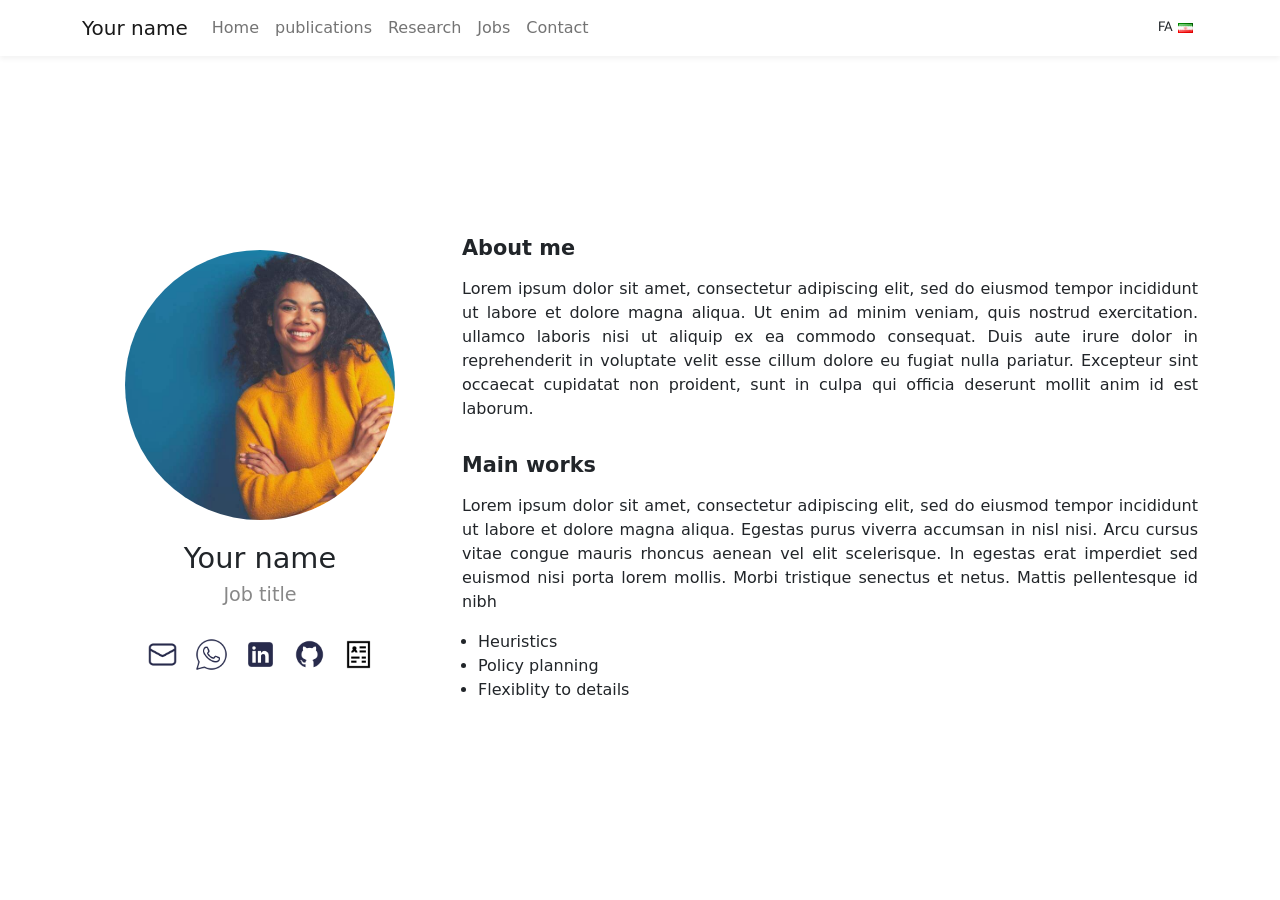
==== index.html @ d34a3330 "template swap" ====
<!DOCTYPE html>
<html lang="en">
  <head>
    <meta charset="UTF-8" />
    <meta http-equiv="X-UA-Compatible" content="IE=edge" />
    <meta name="viewport" content="width=device-width, initial-scale=1.0" />
    <link
      rel="icon"
      type="image/x-icon"
      href="./assets/images/icons/favicon.png"
    />
    <link href="./assets/css/bootstrap.css" type="text/css" rel="stylesheet" />
    <link href="./assets/css/aos.css" type="text/css" rel="stylesheet" />
    <link href="./assets/css/style.css" type="text/css" rel="stylesheet" />

    <!-- Fork this repository for free:  https://github.com/simamojtahedi -->

    <script src="./assets/scripts/default.js"></script>
    <script>
      $(function () {
        $("#include_navbar").load("./utils/navbar.html");
      });
    </script>

    <title id="page_title"></title>
  </head>
  <body>
    <div id="include_navbar"></div>
    <div class="container" data-aos="fade-in" id="content_wrapper">
      <div class="row main_header">
        <div class="col-lg-4 main_header_info">
          <img alt="user_name" id="home_image" />
          <h1 id="home_name"></h1>
          <h2 id="home_job_title"></h2>
          <div id="home_links"></div>
        </div>
        <div class="col-lg-8 main_header_content">
          <h2 id="home_title" class="title"></h2>
          <div id="home_content"></div>
        </div>
      </div>
    </div>
  </body>

  <script src="./assets/scripts/scripts.js"></script>
  <script src="./data/global.js"></script>
  <script src="./lang/fa.js"></script>
  <script src="./lang/en.js"></script>
</html>
---- assets/css/style.css ----
@font-face {
  font-family: "vazir";
  src: url("../fonts/vazir-400.eot");
  src: url("../fonts/vazir-400.eot?#iefix") format("embedded-opentype"),
    url("../fonts/vazir-400.woff2") format("woff2"),
    url("../fonts/vazir-400.woff") format("woff"),
    url("../fonts/vazir-400.ttf") format("truetype");
  font-weight: 400;
}

@font-face {
  font-family: "vazir";
  src: url("../fonts/vazir-700.eot");
  src: url("../fonts/vazir-700.eot?#iefix") format("embedded-opentype"),
    url("../fonts/vazir-700.woff2") format("woff2"),
    url("../fonts/vazir-700.woff") format("woff"),
    url("../fonts/vazir-700.ttf") format("truetype");
  font-weight: 700;
}

/* Navbar styles */
#language {
  cursor: pointer;
  display: flex;
  flex-direction: row-reverse;
  align-items: center;
  justify-content: center;
  font-family: "vazir";
  font-size: 13px;
}

#languageIcon {
  width: 15px;
  margin: 0 5px;
}

.rtl_wrapper #language {
  cursor: pointer;
  display: flex;
  flex-direction: row-reverse;
  align-items: center;
  justify-content: center;
  font-family: "vazir";
  font-size: 13px;
}

.bg-light {
  background-color: #fff !important;
  box-shadow: 0 3px 5px rgba(0, 0, 0, 0.05);
}

.collapse {
  display: flex;
  align-items: center;
  justify-content: space-between;
}

.title {
  font-size: 1.3rem !important;
  font-weight: bold;
  position: relative;
  margin-bottom: 1rem !important;
  margin-top: 2rem;
}

/* --------- LTR styles --------- */

/* Home page styles */
.main_header {
  display: flex;
  align-items: center;
  min-height: 90vh;
}

.main_header_info {
  display: flex;
  flex-direction: column;
  align-items: center;
}

.main_header_info img {
  width: 280px;
  height: 280px;
  object-fit: cover;
  border-radius: 100%;
  /* box-shadow: 3px 3px 5px rgba(0, 0, 0, 0.2); */
  border: 5px solid #fff;
}

.main_header_info img[src=""] {
  display: none;
}

.main_header_info h1 {
  font-size: 1.8rem;
  margin-top: 1rem;
}

.main_header_info h2 {
  color: #888;
  font-size: 1.2rem;
  font-weight: 400;
  margin-bottom: 1.5rem;
}

.main_header_content h6:last-of-type {
  margin-top: 4rem;
}

.main_header_content p {
  text-align: justify;
  margin: 0 !important;
}

#home_list {
  padding: 0;
  padding-left: 1rem;
}

.main_header ul {
  padding: 0;
  padding-left: 1rem;
  margin-top: 1rem;
}

#home_list li {
  margin-bottom: 0.4rem;
}

#home_links {
  display: flex;
  align-items: center;
  list-style: none;
  margin-top: 0.5rem;
}

#home_links a {
  margin: 0 0.5rem;
  width: 33px;
  display: block;
  display: flex;
  align-items: center;
  justify-content: center;
  padding-bottom: 0.4rem;
  transform: scale(1);
  transition: all 0.3s;
}

#home_links a:hover {
  transform: scale(1.1);
}

#home_links img {
  width: auto;
  height: 33px;
  box-shadow: none;
  object-fit: contain;
  border-radius: 0;
  border: none;
}

/* Publications page styles */
#publications_content {
  margin-top: 1rem;
}

.publication_container {
  margin-top: 3rem;
}

.publication_container .publications_header {
  margin-bottom: 1rem;
}

.publication_container .publications_header span {
  font-style: italic;
  font-size: 1rem;
}

.publication_container .publications_header h2 {
  display: inline;
  font-size: 1.15rem;
  text-align: justify;
}

.publication_container .publications_item {
  margin-bottom: 3rem;
  margin-left: 2rem;
  position: relative;
}

.publication_container .publications_item::before {
  content: "";
  position: absolute;
  top: 9px;
  left: -2rem;
  width: 8px;
  height: 8px;
  border-radius: 50%;
  background-color: #000;
}

.publication_container p {
  text-align: justify;
}

.publication_container .publications_footer {
  margin-bottom: 0.5rem;
  list-style: none;
  display: flex;
  align-items: center;
  justify-content: flex-start;
  margin: 0;
  padding: 0;
  padding-top: 0.5rem;
  border-top: 1px solid #e6e6e6;
}

.publication_container .publications_footer span {
  margin: 0;
  margin-right: 1rem;
}

.publication_container .publications_footer li {
  margin-right: 2rem;
  position: relative;
}

.publication_container .publications_footer li::before {
  content: "";
  position: absolute;
  right: -1rem;
  top: 12%;
  height: 76%;
  width: 1px;
  background-color: #e6e6e6;
}

.publication_container .publications_footer li:last-of-type:before {
  display: none;
}

.publication_container .publications_footer a {
  color: blue;
  text-decoration: none;
}

.publication_container .publications_footer span:last-of-type {
  margin-left: 0.5rem;
  font-weight: 500;
}

.publication_container .publications_span {
  min-width: 60px;
}

/* Research page styles */
#research_data p {
  margin: 1rem 0;
  text-align: justify;
}

#research_data h2 {
  margin-top: 2rem;
  font-size: 1.2rem;
  font-weight: bold;
}

#research_data img {
  max-width: 90%;
  display: flex;
  align-items: center;
  justify-content: center;
  margin: 2rem auto;
}

/* Jobs page styles */
#jobs_data {
  display: flex;
  flex-direction: column;
  align-items: flex-start;
  justify-content: flex-start;
  margin-top: 3rem;
}

#jobs_data .job_item {
  margin: 0;
  position: relative;
  padding-left: 2rem;
  margin-bottom: 2rem;
}

#jobs_data .job_item::after {
  content: "";
  position: absolute;
  left: 0px;
  top: 10px;
  width: 8px;
  height: 8px;
  background-color: #000;
  border-radius: 50%;
}

#jobs_data .job_item::before {
  content: "";
  position: absolute;
  left: 3px;
  top: 15px;
  width: 2px;
  height: calc(100% + 2rem);
  background-color: #e6e6e6;
}

#jobs_data .job_item:last-of-type:before {
  display: none;
}

#jobs_data .job_header {
  display: flex;
  align-items: center;
  justify-content: space-between;
}

#jobs_data .job_header div {
  display: flex;
  align-items: flex-end;
}

#jobs_data .job_header h1 {
  font-size: 1.2rem;
  font-weight: bold;
  margin: 0;
}

#jobs_data .job_header h2 {
  font-size: 1.2rem;
  font-style: italic;
  margin: 0;
  margin-left: 0.4rem;
}

#jobs_data .job_header .job_location {
  margin-left: 1rem;
  position: relative;
}

#jobs_data .job_header .job_location::before {
  content: "";
  position: absolute;
  left: -0.5rem;
  top: 15%;
  height: 70%;
  width: 1px;
  background-color: #e6e6e6;
}

#jobs_data p {
  margin-top: 0.5rem;
  text-align: justify;
}

#jobs_data ul {
  padding: 0;
  padding-left: 1rem;
}

/* Contact page styles */
#contact_data {
  list-style: none;
  margin-top: 3rem;
  padding: 0;
}

#contact_data li {
  display: flex;
  justify-content: flex-start;
  align-items: center;
  margin-bottom: 2rem;
}

#contact_data img {
  width: 30px;
  margin-right: 1.5rem;
}

#contact_data p,
#contact_data a {
  margin: 0;
  font-weight: 500;
  font-size: 1rem;
}

#contact_data a {
  text-decoration: none;
  color: rgb(5, 5, 216);
}

@media (max-width: 980px) {
  .collapse {
    flex-direction: column;
    align-items: flex-start;
    justify-content: flex-start;
  }

  #language {
    margin: 0.5rem 0;
    margin-right: 1.1rem;
    flex-direction: row !important;
    width: 90px;
    justify-content: flex-start !important;
  }

  .rtl_wrapper #language {
    margin: 0.5rem 0;
    margin-right: 0.8rem;
  }

  .navbar-toggler {
    border: none;
  }

  /* Home page styles */
  .main_header_info img {
    width: 200px;
    height: 200px;
    margin-top: 1rem;
  }

  .main_header_info h1 {
    margin-top: 1rem;
    font-weight: bold;
    font-size: 1.5rem;
  }

  .main_header_info h2 {
    margin-bottom: 0.8rem;
  }

  .main_header_content h6:last-of-type {
    margin-top: 3rem;
  }

  #home_links {
    margin-top: 0;
    margin-bottom: 3rem;
  }

  #home_links a {
    width: 32px;
    margin: 0 0.4rem;
  }

  #home_links img {
    width: 32px;
    height: 32px;
  }

  /* Publications page styles */
  .publication_container .publications_item {
    margin-left: 1rem;
  }

  .publication_container .publications_item::before {
    left: -1rem;
  }

  /* Jobs page styles */
  #jobs_data .job_item {
    padding-left: 2rem;
    margin-bottom: 2rem;
  }

  #jobs_data .job_item::before {
    height: calc(100% + 2rem);
  }

  #jobs_data .job_header {
    flex-direction: column;
    align-items: flex-start;
  }

  #jobs_data .job_header div {
    display: flex;
    align-items: flex-end;
  }

  #jobs_data .job_header h1 {
    font-size: 1.1rem;
  }

  #jobs_data .job_header h2 {
    font-size: 1.1rem;
    margin-left: 0.4rem;
  }

  /* Contact page styles */
  #contact_data img {
    width: 30px;
  }
}

/* --------- Rtl styles --------- */

/* Home page styles */
.rtl_wrapper > * {
  direction: rtl;
  font-family: "vazir";
  font-size: 0.9rem;
  line-height: 1.8;
}

.rtl_wrapper .main_header {
  display: flex;
  align-items: center;
  min-height: 90vh;
}

.rtl_wrapper h1 {
  font-size: 1.4rem;
}

.rtl_wrapper h2 {
  font-size: 1.1rem;
}

.rtl_wrapper h6 {
  padding-bottom: 3px;
}

.main_header_content p {
  margin-top: 0.7rem !important;
  text-align: justify;
}

.rtl_wrapper ul {
  padding: 0;
  padding-right: 1rem;
}

/* Publications page styles */
.rtl_wrapper .publication_container .publications_header h2 {
  display: inline;
  font-size: 1rem;
  font-weight: 600;
  text-align: justify;
  direction: rtl;
}

.rtl_wrapper .publication_container .publications_header span {
  font-size: 0.89rem;
}

.rtl_wrapper .publication_container .publications_item {
  margin-bottom: 3rem;
  margin-right: 2rem;
  position: relative;
}

.rtl_wrapper .publication_container .publications_item::before {
  right: -2rem;
}

.rtl_wrapper .publication_container .publications_footer span {
  margin-left: 1rem;
}

.rtl_wrapper .publication_container .publications_footer li {
  margin-right: 0;
  margin-left: 2rem;
  direction: rtl;
  text-align: right;
}

.rtl_wrapper .publication_container .publications_footer li::before {
  left: -1rem;
  right: auto;
}

.rtl_wrapper .publication_container .publications_footer span:last-of-type {
  margin-right: 0.5rem;
}

/* Jobs page styles */

.rtl_wrapper #jobs_data .job_item {
  padding-right: 2rem;
}

.rtl_wrapper #jobs_data .job_item::after {
  right: 0px;
}

.rtl_wrapper #jobs_data .job_item::before {
  right: 3px;
}

.rtl_wrapper #jobs_data h1 {
  font-size: 1.1rem;
}

.rtl_wrapper #jobs_data h2 {
  font-size: 0.95rem;
  margin-right: 0.4rem;
}

.rtl_wrapper #jobs_data .job_header .job_location {
  margin-right: 1rem;
  margin-left: 0;
  position: relative;
}

.rtl_wrapper #jobs_data .job_header .job_location::before {
  right: -0.5rem;
}

.rtl_wrapper #jobs_data ul {
  padding: 0;
  padding-right: 1rem;
}

/* Contact page styles */
.rtl_wrapper #contact_data img {
  width: 30px;
  margin-left: 1.5rem;
  margin-right: 0;
}

.rtl_wrapper #contact_data a {
  direction: ltr;
}
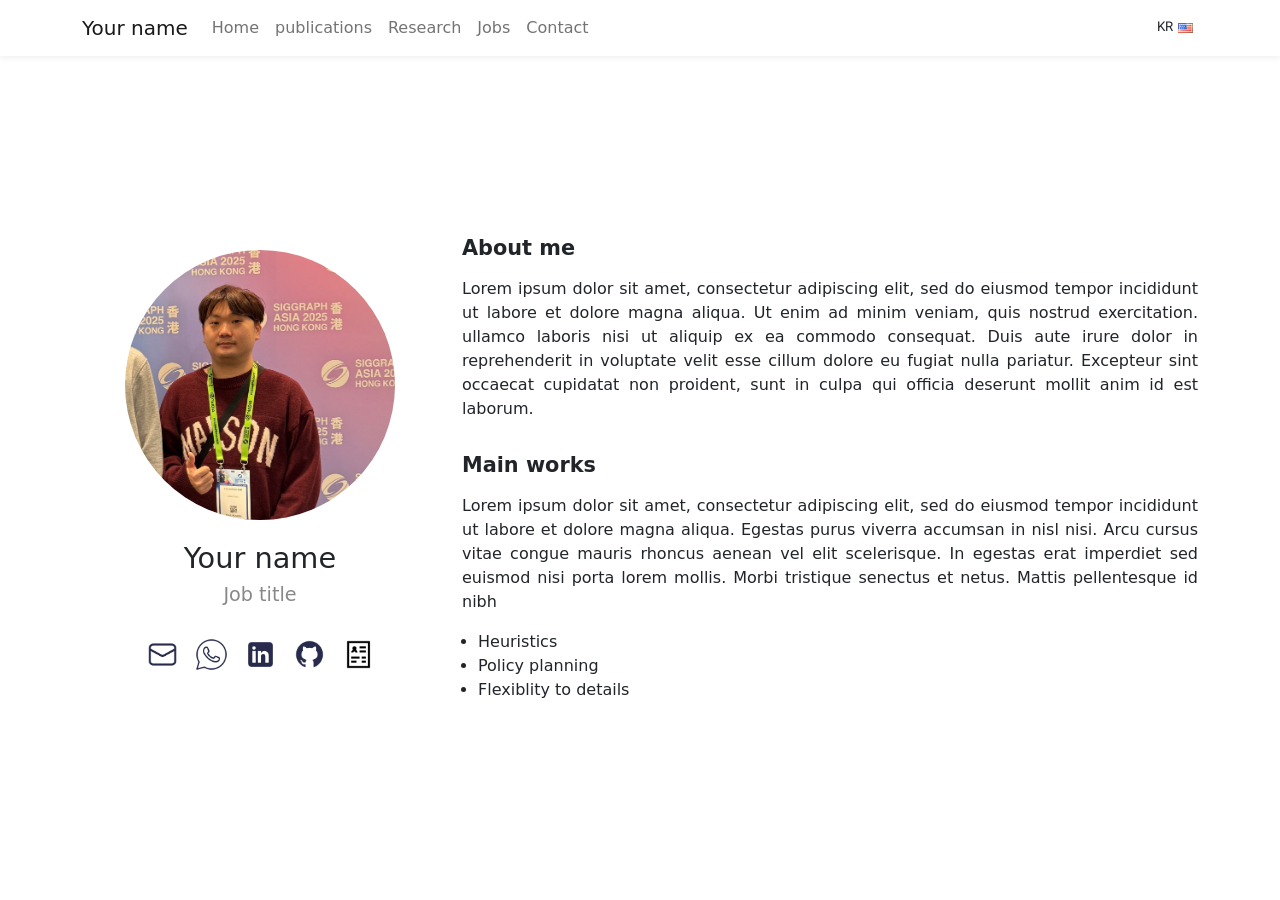
==== commit 66182186: "check" ====
--- a/index.html
+++ b/index.html
@@ -44,6 +44,7 @@
 
   <script src="./assets/scripts/scripts.js"></script>
   <script src="./data/global.js"></script>
-  <script src="./lang/fa.js"></script>
   <script src="./lang/en.js"></script>
+  <script src="./lang/kr.js"></script>
+  <script src="./lang/jp.js"></script>
 </html>
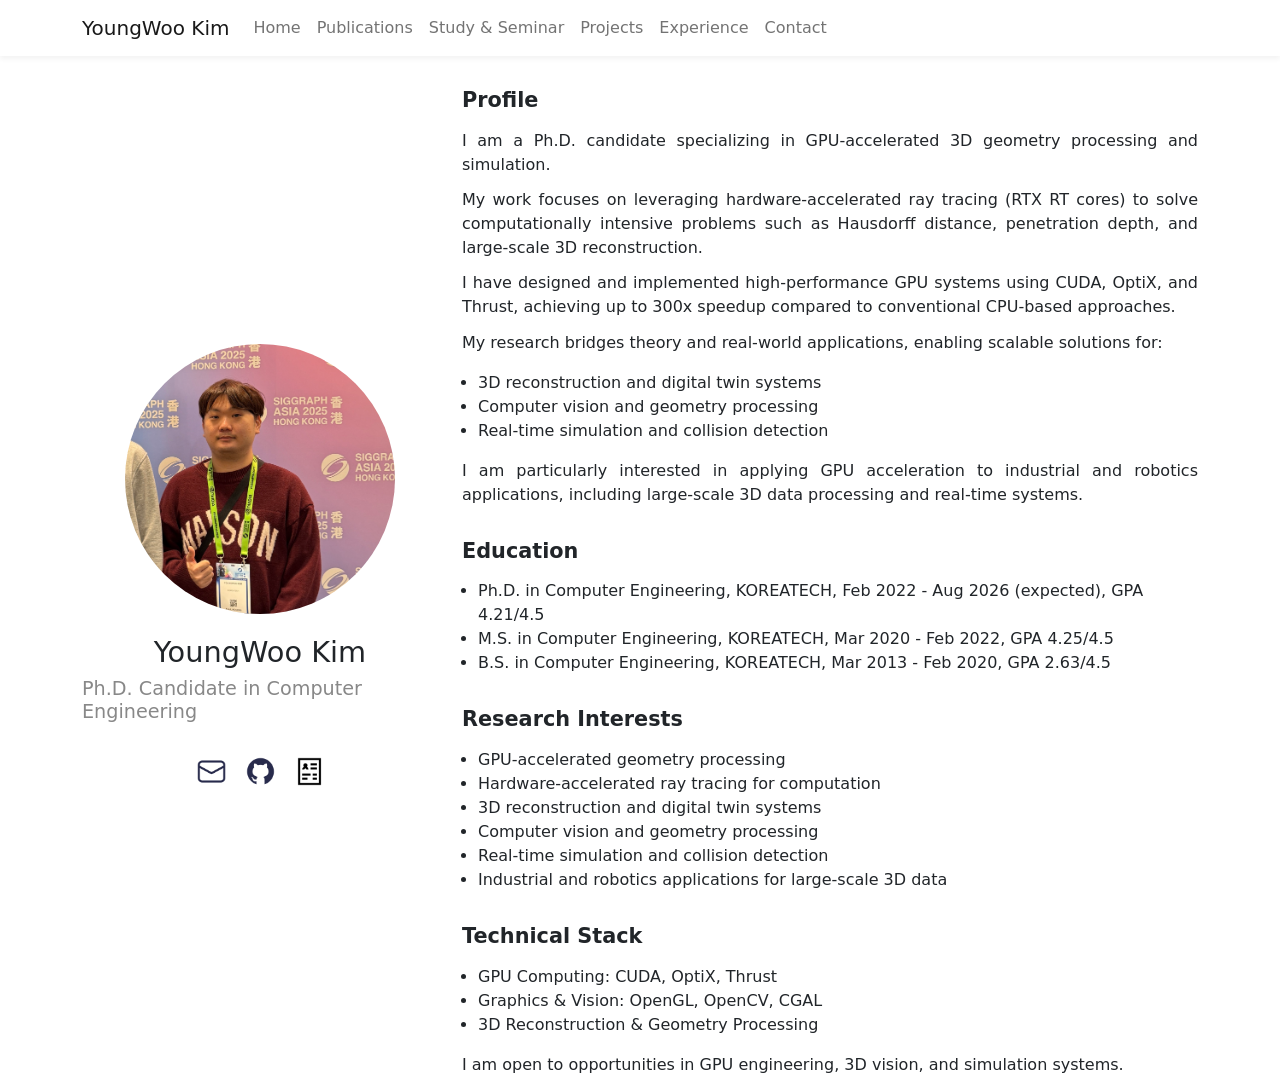
==== commit 67684fea: "check" ====
--- a/index.html
+++ b/index.html
@@ -45,6 +45,4 @@
   <script src="./assets/scripts/scripts.js"></script>
   <script src="./data/global.js"></script>
   <script src="./lang/en.js"></script>
-  <script src="./lang/kr.js"></script>
-  <script src="./lang/jp.js"></script>
 </html>
--- a/assets/css/style.css
+++ b/assets/css/style.css
@@ -19,31 +19,6 @@
 }
 
 /* Navbar styles */
-#language {
-  cursor: pointer;
-  display: flex;
-  flex-direction: row-reverse;
-  align-items: center;
-  justify-content: center;
-  font-family: "vazir";
-  font-size: 13px;
-}
-
-#languageIcon {
-  width: 15px;
-  margin: 0 5px;
-}
-
-.rtl_wrapper #language {
-  cursor: pointer;
-  display: flex;
-  flex-direction: row-reverse;
-  align-items: center;
-  justify-content: center;
-  font-family: "vazir";
-  font-size: 13px;
-}
-
 .bg-light {
   background-color: #fff !important;
   box-shadow: 0 3px 5px rgba(0, 0, 0, 0.05);
@@ -204,6 +179,15 @@
   text-align: justify;
 }
 
+.project_highlights {
+  margin: 1rem 0 0;
+  padding-left: 1.2rem;
+}
+
+.project_highlights li {
+  margin-bottom: 0.4rem;
+}
+
 .publication_container .publications_footer {
   margin-bottom: 0.5rem;
   list-style: none;
@@ -402,19 +386,6 @@
     justify-content: flex-start;
   }
 
-  #language {
-    margin: 0.5rem 0;
-    margin-right: 1.1rem;
-    flex-direction: row !important;
-    width: 90px;
-    justify-content: flex-start !important;
-  }
-
-  .rtl_wrapper #language {
-    margin: 0.5rem 0;
-    margin-right: 0.8rem;
-  }
-
   .navbar-toggler {
     border: none;
   }
